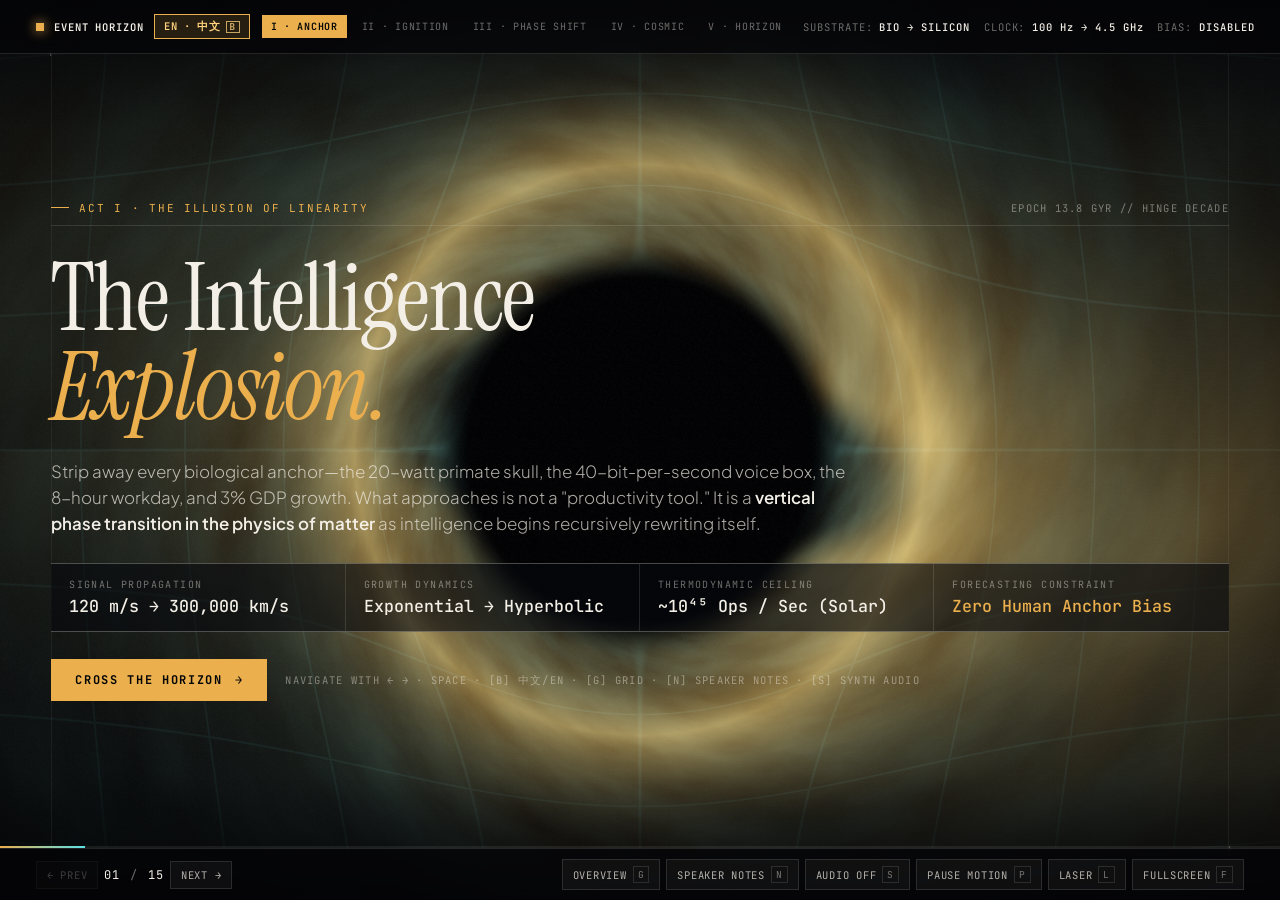
==== EVENT-HORIZON-Shareable.html @ 58b5d445 "Initial release: Event Horizon — The Intelligence Explosion (EN/ZH)" ====
<!DOCTYPE html>
<html lang="en">
<head>
  <meta charset="UTF-8" />
  <meta name="viewport" content="width=device-width, initial-scale=1.0" />
  <title>EVENT HORIZON // The Intelligence Explosion · 智能大爆炸</title>
  <meta name="description" content="Zero-anchor-bias interactive keynote on the Future of AI &amp; the Intelligence Explosion — featuring real-time WebGL2 gravitational lensing, 7 live scientific simulations, and EN/中文 switching." />
  <meta property="og:type" content="website" />
  <meta property="og:title" content="EVENT HORIZON // The Intelligence Explosion · 智能大爆炸" />
  <meta property="og:description" content="Beyond biological anchors: an interactive 5-act keynote with WebGL2 black-hole shaders and 7 live simulations." />
  <meta property="og:image" content="https://isalicema.github.io/intelligence-explosion/assets/dyson-matrioshka.jpg" />
  <meta name="twitter:card" content="summary_large_image" />
  <meta name="twitter:title" content="EVENT HORIZON // The Intelligence Explosion · 智能大爆炸" />
  <meta name="twitter:image" content="https://isalicema.github.io/intelligence-explosion/assets/dyson-matrioshka.jpg" />
  <link rel="preconnect" href="https://fonts.googleapis.com" />
  <link rel="preconnect" href="https://fonts.gstatic.com" crossorigin />
  <link href="https://fonts.googleapis.com/css2?family=Instrument+Serif:ital@0;1&family=JetBrains+Mono:wght@400;500;600;700&family=Noto+Sans+SC:wght@300;400;500;600;700&family=Noto+Serif+SC:wght@500;600;700&family=Plus+Jakarta+Sans:wght@300;400;500;600;700&family=Syne:wght@600;700;800&display=swap" rel="stylesheet" />
  <style>
/* ==========================================================================
   EVENT HORIZON // THE INTELLIGENCE EXPLOSION
   Aesthetic: Cosmic Observatory × Architectural Brutalism
   ========================================================================== */

:root {
  /* Core Palette */
  --void: #050507;
  --obsidian: #0a0b0f;
  --surface: rgba(13, 15, 21, 0.76);
  --surface-elevated: rgba(20, 23, 32, 0.88);
  --surface-solid: #101219;

  --ivory: #f3efe6;
  --ivory-dim: rgba(243, 239, 230, 0.72);
  --ivory-muted: rgba(243, 239, 230, 0.44);
  --hairline: rgba(243, 239, 230, 0.13);
  --hairline-strong: rgba(243, 239, 230, 0.28);

  /* Relativistic Accents */
  --gold: #ebb04d;
  --gold-bright: #ffd27d;
  --gold-dim: rgba(235, 176, 77, 0.16);
  --cyan: #5ce1e6;
  --cyan-dim: rgba(92, 225, 230, 0.15);
  --crimson: #ff4d38;
  --crimson-dim: rgba(255, 77, 56, 0.16);
  --emerald: #52e5a0;

  /* Dynamic Act Accent (updated by JS per Act) */
  --act-accent: var(--gold);
  --act-accent-dim: var(--gold-dim);

  /* Typography */
  --font-serif: 'Instrument Serif', 'Playfair Display', 'Noto Serif SC', 'Songti SC', 'STSong', Georgia, serif;
  --font-display: 'Syne', 'Plus Jakarta Sans', 'Noto Sans SC', 'PingFang SC', 'Microsoft YaHei UI', sans-serif;
  --font-sans: 'Plus Jakarta Sans', 'Noto Sans SC', 'PingFang SC', -apple-system, BlinkMacSystemFont, 'Microsoft YaHei UI', sans-serif;
  --font-mono: 'JetBrains Mono', 'SF Mono', 'PingFang SC', 'Microsoft YaHei UI', monospace;

  /* Safe Zones */
  --hud-top: 54px;
  --hud-bottom: 52px;
  --pad-x: clamp(24px, 4vw, 68px);
  --pad-y: clamp(16px, 2.4vh, 34px);

  /* Easings */
  --ease-out-expo: cubic-bezier(0.16, 1, 0.3, 1);
  --ease-cinematic: cubic-bezier(0.22, 1, 0.36, 1);
}

*,
*::before,
*::after {
  box-sizing: border-box;
}

html {
  margin: 0;
  padding: 0;
  width: 100%;
  height: 100%;
  background: var(--void);
  color: var(--ivory);
  font-family: var(--font-sans);
  -webkit-font-smoothing: antialiased;
  -moz-osx-font-smoothing: grayscale;
  /* Keep live WebGL backdrop out of root snapshot so shader stays 60fps across transitions */
  view-transition-name: none;
}

body {
  margin: 0;
  padding: 0;
  width: 100%;
  height: 100%;
  overflow: hidden;
  background: var(--void);
  position: relative;
  user-select: none;
}

/* Allow text selection inside notes & interactive readouts if desired */
p, h1, h2, h3, li, blockquote, .selectable {
  user-select: text;
}

/* ==========================================================================
   WEBGL2 SINGULARITY BACKDROP & ATMOSPHERIC OVERLAYS
   ========================================================================== */

#gl-backdrop {
  position: fixed;
  inset: 0;
  width: 100vw;
  height: 100vh;
  z-index: 0;
  pointer-events: none;
  display: block;
}

.vignette-overlay {
  position: fixed;
  inset: 0;
  z-index: 1;
  pointer-events: none;
  background:
    radial-gradient(110% 90% at 50% 50%, transparent 35%, rgba(5, 5, 7, 0.72) 100%),
    linear-gradient(180deg, rgba(5, 5, 7, 0.65) 0%, transparent 14%, transparent 86%, rgba(5, 5, 7, 0.78) 100%);
}

/* Architectural Observatory Grid */
.observatory-grid {
  position: fixed;
  inset: var(--hud-top) var(--pad-x) var(--hud-bottom) var(--pad-x);
  z-index: 2;
  pointer-events: none;
  border-left: 1px solid rgba(243, 239, 230, 0.06);
  border-right: 1px solid rgba(243, 239, 230, 0.06);
}

.observatory-grid::before,
.observatory-grid::after {
  content: '+';
  position: absolute;
  font-family: var(--font-mono);
  font-size: 12px;
  line-height: 1;
  color: rgba(243, 239, 230, 0.28);
}

.observatory-grid::before {
  top: -7px;
  left: -5px;
}

.observatory-grid::after {
  bottom: -7px;
  right: -5px;
}

/* Relativistic Laser Pointer */
#laser-dot {
  position: fixed;
  width: 16px;
  height: 16px;
  margin-left: -8px;
  margin-top: -8px;
  border-radius: 50%;
  background: radial-gradient(circle, #fff 0%, #ff4d38 45%, rgba(255, 77, 56, 0) 72%);
  box-shadow: 0 0 24px 6px rgba(255, 77, 56, 0.75);
  pointer-events: none;
  z-index: 9999;
  opacity: 0;
  transform: translate3d(-100px, -100px, 0);
  transition: opacity 0.15s ease;
}

body.laser-active {
  cursor: crosshair;
}

body.laser-active #laser-dot {
  opacity: 1;
}

/* ==========================================================================
   TOP & BOTTOM ARCHITECTURAL HUD
   ========================================================================== */

.hud-top,
.hud-bottom {
  position: fixed;
  left: 0;
  right: 0;
  z-index: 40;
  display: flex;
  align-items: center;
  justify-content: space-between;
  gap: 12px;
  padding: 0 clamp(16px, 2.8vw, 52px);
  font-family: var(--font-mono);
  font-size: 10.5px;
  letter-spacing: 0.09em;
  text-transform: uppercase;
  color: var(--ivory-muted);
  backdrop-filter: blur(10px);
  -webkit-backdrop-filter: blur(10px);
  white-space: nowrap;
}

.hud-top {
  top: 0;
  height: var(--hud-top);
  border-bottom: 1px solid var(--hairline);
  background: rgba(5, 5, 7, 0.72);
}

.hud-bottom {
  bottom: 0;
  height: var(--hud-bottom);
  border-top: 1px solid var(--hairline);
  background: rgba(5, 5, 7, 0.76);
}

.hud-brand {
  display: flex;
  align-items: center;
  gap: 10px;
  color: var(--ivory);
  font-weight: 600;
  white-space: nowrap;
  flex-shrink: 0;
}

.hud-pulse {
  width: 8px;
  height: 8px;
  background: var(--act-accent);
  box-shadow: 0 0 12px var(--act-accent);
  display: inline-block;
  @media (prefers-reduced-motion: no-preference) {
    animation: pulse-beacon 2.4s ease-in-out infinite;
  }
}

body.motion-paused .hud-pulse {
  animation: none !important;
  opacity: 0.6;
}

@keyframes pulse-beacon {
  0%, 100% { transform: scale(1); opacity: 1; }
  50% { transform: scale(0.72); opacity: 0.45; }
}

.hud-act-pills {
  display: flex;
  align-items: center;
  gap: 6px;
}

.act-pill {
  appearance: none;
  background: transparent;
  border: 1px solid transparent;
  color: var(--ivory-muted);
  font-family: var(--font-mono);
  font-size: 10px;
  letter-spacing: 0.07em;
  text-transform: uppercase;
  padding: 4px 8px;
  white-space: nowrap;
  cursor: pointer;
  transition: color 0.2s ease, border-color 0.2s ease, background-color 0.2s ease;
}

.act-pill:hover,
.act-pill:focus-visible {
  color: var(--ivory);
  border-color: var(--hairline-strong);
  outline: none;
}

.act-pill.is-current {
  color: var(--void);
  background: var(--act-accent);
  border-color: var(--act-accent);
  font-weight: 600;
}

.hud-telemetry {
  display: flex;
  align-items: center;
  gap: 14px;
  font-variant-numeric: tabular-nums;
  white-space: nowrap;
}

.telemetry-item strong {
  color: var(--ivory);
  font-weight: 500;
  text-transform: none;
}

.math-sym {
  text-transform: none !important;
  font-style: italic;
}

em {
  padding-right: 0.09em;
}

/* HUD Controls */
.hud-controls {
  display: flex;
  align-items: center;
  gap: 6px;
}

.hud-btn {
  appearance: none;
  background: rgba(243, 239, 230, 0.04);
  border: 1px solid var(--hairline);
  color: var(--ivory-dim);
  font-family: var(--font-mono);
  font-size: 10.5px;
  letter-spacing: 0.07em;
  text-transform: uppercase;
  padding: 6px 10px;
  cursor: pointer;
  display: inline-flex;
  align-items: center;
  gap: 6px;
  white-space: nowrap;
  transition: background-color 0.18s ease, color 0.18s ease, border-color 0.18s ease, opacity 0.18s ease;
}

.hud-btn:disabled {
  opacity: 0.32;
  cursor: not-allowed;
  pointer-events: none;
}

.hud-btn:hover,
.hud-btn:focus-visible {
  background: rgba(243, 239, 230, 0.12);
  color: var(--ivory);
  border-color: var(--hairline-strong);
  outline: none;
}

.hud-btn.is-active {
  background: var(--act-accent-dim);
  border-color: var(--act-accent);
  color: var(--act-accent);
}

.hud-btn kbd {
  font-family: inherit;
  font-size: 9.5px;
  opacity: 0.65;
  padding: 1px 4px;
  border: 1px solid rgba(243, 239, 230, 0.2);
}

/* Progress Track */
.progress-track {
  position: fixed;
  bottom: var(--hud-bottom);
  left: 0;
  right: 0;
  height: 2px;
  background: rgba(243, 239, 230, 0.08);
  z-index: 41;
  pointer-events: none;
}

.progress-fill {
  height: 100%;
  width: 6.66%;
  background: linear-gradient(90deg, var(--gold), var(--cyan));
  transform-origin: left center;
  transition: width 0.45s var(--ease-cinematic);
}

.slide-counter {
  font-variant-numeric: tabular-nums;
  color: var(--ivory);
  font-size: 12px;
  display: flex;
  align-items: center;
  gap: 10px;
}

.slide-counter .slash {
  color: var(--ivory-muted);
}

/* ==========================================================================
   DIRECTIONAL VIEW TRANSITIONS (Modern Web Guidance Compliant)
   ========================================================================== */

@keyframes deck-out-left {
  to {
    opacity: 0;
    transform: translateX(-4.5%) scale(0.985);
  }
}

@keyframes deck-in-right {
  from {
    opacity: 0;
    transform: translateX(4.5%) scale(0.985);
  }
}

@keyframes deck-out-right {
  to {
    opacity: 0;
    transform: translateX(4.5%) scale(0.985);
  }
}

@keyframes deck-in-left {
  from {
    opacity: 0;
    transform: translateX(-4.5%) scale(0.985);
  }
}

@keyframes deck-zoom-out {
  to {
    opacity: 0;
    transform: scale(0.94);
  }
}

@keyframes deck-zoom-in {
  from {
    opacity: 0;
    transform: scale(1.04);
  }
}

::view-transition-group(slide-stage) {
  animation-duration: 0.52s;
  animation-timing-function: cubic-bezier(0.22, 1, 0.36, 1);
  animation-fill-mode: both;
}

html:active-view-transition-type(forward)::view-transition-old(slide-stage) {
  animation-name: deck-out-left;
}
html:active-view-transition-type(forward)::view-transition-new(slide-stage) {
  animation-name: deck-in-right;
}

html:active-view-transition-type(backward)::view-transition-old(slide-stage) {
  animation-name: deck-out-right;
}
html:active-view-transition-type(backward)::view-transition-new(slide-stage) {
  animation-name: deck-in-left;
}

html:active-view-transition-type(jump)::view-transition-old(slide-stage) {
  animation-name: deck-zoom-out;
}
html:active-view-transition-type(jump)::view-transition-new(slide-stage) {
  animation-name: deck-zoom-in;
}

@media (prefers-reduced-motion: reduce) {
  ::view-transition-group(*),
  ::view-transition-old(*),
  ::view-transition-new(*) {
    animation: none !important;
  }
}

/* ==========================================================================
   SLIDE STAGE & CHOREOGRAPHY
   ========================================================================== */

#deck-viewport {
  position: fixed;
  top: var(--hud-top);
  bottom: var(--hud-bottom);
  left: 0;
  right: 0;
  z-index: 10;
  overflow: hidden;
}

.slide {
  position: absolute;
  inset: 0;
  padding: var(--pad-y) var(--pad-x);
  display: none;
  flex-direction: column;
  justify-content: center;
  overflow-y: auto;
  overflow-x: hidden;
  scrollbar-width: thin;
  scrollbar-color: var(--hairline-strong) transparent;
}

.slide.is-active {
  display: flex;
  view-transition-name: slide-stage;
}

.slide-heading-focus:focus {
  outline: none;
}

/* Staggered Choreography inside active slide */
@media (prefers-reduced-motion: no-preference) {
  body:not(.motion-paused) .slide.is-active [data-stagger] {
    animation: reveal-rise 0.68s var(--ease-out-expo) both;
  }
  body:not(.motion-paused) .slide.is-active [data-stagger="1"] { animation-delay: 0.05s; }
  body:not(.motion-paused) .slide.is-active [data-stagger="2"] { animation-delay: 0.13s; }
  body:not(.motion-paused) .slide.is-active [data-stagger="3"] { animation-delay: 0.21s; }
  body:not(.motion-paused) .slide.is-active [data-stagger="4"] { animation-delay: 0.29s; }
  body:not(.motion-paused) .slide.is-active [data-stagger="5"] { animation-delay: 0.37s; }
}

@keyframes reveal-rise {
  from {
    opacity: 0;
    transform: translateY(18px);
  }
  to {
    opacity: 1;
    transform: translateY(0);
  }
}

/* ==========================================================================
   TYPOGRAPHIC SYSTEM & SHARED COMPONENTS
   ========================================================================== */

.slide-inner {
  width: 100%;
  max-width: 1520px;
  margin: 0 auto;
  display: flex;
  flex-direction: column;
  gap: clamp(14px, 2vh, 26px);
  min-height: 0;
}

.eyebrow-row {
  display: flex;
  align-items: center;
  justify-content: space-between;
  gap: 16px;
  border-bottom: 1px solid var(--hairline);
  padding-bottom: 10px;
}

.kicker {
  font-family: var(--font-mono);
  font-size: 11px;
  letter-spacing: 0.16em;
  text-transform: uppercase;
  color: var(--act-accent);
  display: inline-flex;
  align-items: center;
  gap: 10px;
}

.kicker::before {
  content: '';
  width: 18px;
  height: 1px;
  background: var(--act-accent);
  display: inline-block;
}

.coord-tag {
  font-family: var(--font-mono);
  font-size: 10.5px;
  letter-spacing: 0.12em;
  color: var(--ivory-muted);
  text-transform: uppercase;
}

.display-hero {
  font-family: var(--font-serif);
  font-weight: 400;
  font-size: clamp(3.4rem, 7.4vw, 7.6rem);
  line-height: 0.94;
  letter-spacing: -0.02em;
  margin: 0;
  color: var(--ivory);
}

html[lang="zh-CN"] .display-hero {
  font-family: 'Noto Serif SC', 'Songti SC', 'STSong', serif;
  font-weight: 700;
  font-size: clamp(3rem, 6.2vw, 6.1rem);
  line-height: 1.14;
  letter-spacing: -0.01em;
}

.display-hero em,
.h-slide em {
  font-style: italic;
  color: var(--act-accent);
}

html[lang="zh-CN"] .display-hero em,
html[lang="zh-CN"] .h-slide em {
  font-style: normal;
}

.h-slide {
  font-family: var(--font-serif);
  font-weight: 400;
  font-size: clamp(2.1rem, 3.8vw, 3.85rem);
  line-height: 1.02;
  letter-spacing: -0.015em;
  margin: 0;
  color: var(--ivory);
}

html[lang="zh-CN"] .h-slide {
  font-family: 'Noto Serif SC', 'Songti SC', 'STSong', serif;
  font-weight: 600;
  font-size: clamp(1.85rem, 3.15vw, 3.1rem);
  line-height: 1.22;
  letter-spacing: 0;
}

html[lang="zh-CN"] .manifesto-quote {
  font-family: 'Noto Serif SC', 'Songti SC', 'STSong', serif;
  font-size: clamp(1.3rem, 2.05vw, 2.05rem);
  line-height: 1.48;
}

html[lang="zh-CN"] .ov-title {
  font-family: 'Noto Serif SC', 'Songti SC', serif;
  font-size: 1.12rem;
  line-height: 1.28;
}

.lang-switch-btn {
  appearance: none;
  background: rgba(235, 176, 77, 0.14);
  border: 1px solid var(--gold);
  color: var(--gold-bright);
  font-family: var(--font-mono);
  font-size: 10.5px;
  font-weight: 600;
  letter-spacing: 0.06em;
  padding: 4px 9px;
  cursor: pointer;
  display: inline-flex;
  align-items: center;
  gap: 5px;
  white-space: nowrap;
  transition: background-color 0.18s ease, color 0.18s ease;
}

.lang-switch-btn:hover,
.lang-switch-btn:focus-visible {
  background: var(--gold);
  color: var(--void);
  outline: none;
}

.h-brutal {
  font-family: var(--font-display);
  font-weight: 700;
  text-transform: uppercase;
  letter-spacing: -0.03em;
  font-size: clamp(1.8rem, 3.2vw, 3.2rem);
  line-height: 1.02;
  margin: 0;
}

.lead-copy {
  font-size: clamp(1rem, 1.32vw, 1.24rem);
  line-height: 1.55;
  color: var(--ivory-dim);
  max-width: 68ch;
  margin: 0;
  font-weight: 300;
}

.lead-copy strong {
  color: var(--ivory);
  font-weight: 600;
}

/* Panels & Architectural Cards */
.glass-panel {
  background: var(--surface);
  border: 1px solid var(--hairline);
  backdrop-filter: blur(16px);
  -webkit-backdrop-filter: blur(16px);
  padding: clamp(14px, 1.8vw, 24px);
  position: relative;
}

.glass-panel::before {
  content: '';
  position: absolute;
  top: -1px;
  left: -1px;
  width: 10px;
  height: 10px;
  border-top: 2px solid var(--act-accent);
  border-left: 2px solid var(--act-accent);
  pointer-events: none;
}

.panel-label {
  font-family: var(--font-mono);
  font-size: 10.5px;
  letter-spacing: 0.13em;
  text-transform: uppercase;
  color: var(--ivory-muted);
  margin-bottom: 8px;
  display: flex;
  align-items: center;
  justify-content: space-between;
}

.metric-big {
  font-family: var(--font-mono);
  font-size: clamp(1.65rem, 2.7vw, 2.85rem);
  font-weight: 600;
  line-height: 1.05;
  letter-spacing: -0.03em;
  color: var(--ivory);
  font-variant-numeric: tabular-nums;
}

.metric-big.accent { color: var(--gold); }
.metric-big.cyan { color: var(--cyan); }
.metric-big.crimson { color: var(--crimson); }
.metric-big.emerald { color: var(--emerald); }

.metric-sub {
  font-size: 0.84rem;
  line-height: 1.45;
  color: var(--ivory-dim);
  margin-top: 6px;
}

/* Grid Helpers */
.split-5-7 {
  display: grid;
  grid-template-columns: minmax(300px, 5fr) minmax(380px, 7fr);
  gap: clamp(16px, 2.2vw, 32px);
  align-items: stretch;
}

.split-6-6 {
  display: grid;
  grid-template-columns: repeat(2, minmax(0, 1fr));
  gap: clamp(16px, 2.2vw, 32px);
  align-items: stretch;
}

.split-7-5 {
  display: grid;
  grid-template-columns: minmax(380px, 7fr) minmax(300px, 5fr);
  gap: clamp(16px, 2.2vw, 32px);
  align-items: stretch;
}

.grid-4-cards {
  display: grid;
  grid-template-columns: repeat(4, minmax(0, 1fr));
  gap: clamp(12px, 1.4vw, 20px);
}

.grid-3-cards {
  display: grid;
  grid-template-columns: repeat(3, minmax(0, 1fr));
  gap: clamp(12px, 1.5vw, 22px);
}

/* Simulation Canvas Wrappers */
.sim-stage {
  background: rgba(6, 7, 11, 0.84);
  border: 1px solid var(--hairline-strong);
  display: flex;
  flex-direction: column;
  justify-content: space-between;
  padding: clamp(12px, 1.5vw, 20px);
  position: relative;
  min-height: 310px;
}

.sim-header {
  display: flex;
  align-items: center;
  justify-content: space-between;
  gap: 12px;
  padding-bottom: 10px;
  border-bottom: 1px solid var(--hairline);
  margin-bottom: 10px;
}

.sim-badge {
  font-family: var(--font-mono);
  font-size: 10px;
  letter-spacing: 0.12em;
  text-transform: uppercase;
  padding: 3px 8px;
  background: var(--act-accent-dim);
  color: var(--act-accent);
  border: 1px solid var(--act-accent);
}

.sim-canvas-wrap {
  position: relative;
  width: 100%;
  flex: 1;
  min-height: 210px;
}

.sim-canvas-wrap canvas {
  width: 100%;
  height: 100%;
  display: block;
}

.sim-controls {
  display: flex;
  flex-wrap: wrap;
  align-items: center;
  justify-content: space-between;
  gap: 12px;
  padding-top: 10px;
  border-top: 1px solid var(--hairline);
  margin-top: 10px;
  font-family: var(--font-mono);
  font-size: 11px;
}

.sim-slider-group {
  display: flex;
  align-items: center;
  gap: 12px;
  flex: 1;
  min-width: 220px;
}

input[type="range"].cosmic-slider {
  -webkit-appearance: none;
  appearance: none;
  flex: 1;
  height: 4px;
  background: rgba(243, 239, 230, 0.18);
  outline: none;
  cursor: pointer;
}

input[type="range"].cosmic-slider::-webkit-slider-thumb {
  -webkit-appearance: none;
  appearance: none;
  width: 16px;
  height: 16px;
  background: var(--act-accent);
  border: 2px solid var(--void);
  box-shadow: 0 0 12px var(--act-accent);
  cursor: grab;
}

input[type="range"].cosmic-slider::-moz-range-thumb {
  width: 16px;
  height: 16px;
  border-radius: 0;
  background: var(--act-accent);
  border: 2px solid var(--void);
  box-shadow: 0 0 12px var(--act-accent);
  cursor: grab;
}

.preset-pills {
  display: flex;
  flex-wrap: wrap;
  gap: 6px;
}

.preset-btn {
  appearance: none;
  background: rgba(243, 239, 230, 0.05);
  border: 1px solid var(--hairline);
  color: var(--ivory-dim);
  font-family: var(--font-mono);
  font-size: 10.5px;
  padding: 5px 10px;
  cursor: pointer;
  transition: background-color 0.18s ease, color 0.18s ease, border-color 0.18s ease;
}

.preset-btn:hover,
.preset-btn:focus-visible {
  color: var(--ivory);
  border-color: var(--hairline-strong);
  outline: none;
}

.preset-btn.is-selected {
  background: var(--act-accent);
  color: var(--void);
  border-color: var(--act-accent);
  font-weight: 600;
}

/* Art Plates */
.art-frame {
  position: relative;
  overflow: hidden;
  border: 1px solid var(--hairline-strong);
  background: var(--obsidian);
}

.art-frame img {
  width: 100%;
  height: 100%;
  object-fit: cover;
  display: block;
  transition: transform 8s ease-out;
}

@media (prefers-reduced-motion: no-preference) {
  body:not(.motion-paused) .slide.is-active .art-frame img {
    transform: scale(1.045);
  }
}

.art-caption {
  position: absolute;
  left: 0;
  right: 0;
  bottom: 0;
  padding: 32px 16px 12px;
  background: linear-gradient(180deg, transparent 0%, rgba(5, 5, 7, 0.75) 48%, rgba(5, 5, 7, 0.96) 100%);
  font-family: var(--font-mono);
  font-size: 10px;
  letter-spacing: 0.1em;
  text-transform: uppercase;
  color: var(--ivory);
  text-shadow: 0 1px 6px rgba(0, 0, 0, 0.95);
  display: flex;
  justify-content: space-between;
  gap: 12px;
}

/* ==========================================================================
   SLIDE-SPECIFIC BESPOKE ARCHITECTURES
   ========================================================================== */

/* Slide 01: Hero Cover */
.hero-cover-layout {
  display: grid;
  grid-template-columns: 1fr;
  gap: clamp(18px, 3vh, 34px);
  padding: 2vh 0;
}

.hero-ticker-strip {
  display: grid;
  grid-template-columns: repeat(4, minmax(0, 1fr));
  border-top: 1px solid var(--hairline-strong);
  border-bottom: 1px solid var(--hairline-strong);
  background: rgba(8, 9, 14, 0.62);
  backdrop-filter: blur(10px);
}

.hero-ticker-cell {
  padding: 14px 18px;
  border-right: 1px solid var(--hairline);
}

.hero-ticker-cell:last-child {
  border-right: none;
}

.hero-ticker-cell .t-key {
  font-family: var(--font-mono);
  font-size: 10px;
  letter-spacing: 0.14em;
  color: var(--ivory-muted);
  text-transform: uppercase;
}

.hero-ticker-cell .t-val {
  font-family: var(--font-mono);
  font-size: clamp(0.95rem, 1.3vw, 1.25rem);
  color: var(--ivory);
  margin-top: 4px;
  font-weight: 500;
}

.cta-start-btn {
  appearance: none;
  background: var(--gold);
  color: var(--void);
  border: none;
  font-family: var(--font-mono);
  font-size: 12px;
  font-weight: 700;
  letter-spacing: 0.14em;
  text-transform: uppercase;
  padding: 13px 24px;
  cursor: pointer;
  display: inline-flex;
  align-items: center;
  gap: 12px;
  transition: background-color 0.2s ease, transform 0.2s ease;
}

.cta-start-btn:hover,
.cta-start-btn:focus-visible {
  background: var(--gold-bright);
  transform: translateX(3px);
  outline: none;
}

/* Comparison Rows (Slide 02 & Slide 10) */
.spec-ledger {
  display: flex;
  flex-direction: column;
  border-top: 1px solid var(--hairline);
}

.spec-row {
  display: grid;
  grid-template-columns: 1.2fr 1fr 1.2fr;
  gap: 10px;
  padding: 9px 0;
  border-bottom: 1px solid var(--hairline);
  align-items: center;
  font-size: 0.85rem;
}

.spec-row .s-dim {
  font-family: var(--font-mono);
  font-size: 10.5px;
  letter-spacing: 0.08em;
  text-transform: uppercase;
  color: var(--ivory-muted);
}

.spec-row .s-bio {
  font-family: var(--font-mono);
  color: var(--ivory-dim);
}

.spec-row .s-sil {
  font-family: var(--font-mono);
  color: var(--cyan);
  font-weight: 600;
  text-align: right;
}

/* Slide 04: Act II Quote + Equation */
.manifesto-quote {
  font-family: var(--font-serif);
  font-size: clamp(1.55rem, 2.5vw, 2.5rem);
  line-height: 1.22;
  color: var(--ivory);
  margin: 0;
  padding-left: 22px;
  border-left: 2px solid var(--gold);
}

.equation-box {
  background: rgba(235, 176, 77, 0.07);
  border: 1px solid rgba(235, 176, 77, 0.35);
  padding: 16px 20px;
  display: flex;
  align-items: center;
  justify-content: space-between;
  gap: 18px;
}

.eq-formula {
  font-family: var(--font-serif);
  font-style: italic;
  font-size: clamp(1.6rem, 2.4vw, 2.3rem);
  color: var(--gold-bright);
  white-space: nowrap;
}

/* Slide 08: 4-Pillar Compressed Century Bento */
.bento-4 {
  display: grid;
  grid-template-columns: repeat(2, minmax(0, 1fr));
  gap: 16px;
}

.bento-card {
  background: var(--surface);
  border: 1px solid var(--hairline);
  padding: 18px 20px;
  display: flex;
  flex-direction: column;
  gap: 8px;
  position: relative;
  overflow: hidden;
}

.bento-card::after {
  content: '';
  position: absolute;
  bottom: 0;
  left: 0;
  height: 2px;
  width: var(--bar-pct, 85%);
  background: linear-gradient(90deg, var(--act-accent), transparent);
}

.bento-card h3 {
  font-family: var(--font-display);
  font-size: 1.15rem;
  margin: 0;
  color: var(--ivory);
  display: flex;
  align-items: center;
  justify-content: space-between;
}

.bento-card p {
  margin: 0;
  font-size: 0.88rem;
  line-height: 1.5;
  color: var(--ivory-dim);
}

.bento-stat {
  font-family: var(--font-mono);
  font-size: 11px;
  color: var(--cyan);
  letter-spacing: 0.06em;
  margin-top: auto;
  padding-top: 6px;
}

/* Slide 10: Economic Collapse Bars */
.collapse-table {
  display: flex;
  flex-direction: column;
  gap: 12px;
}

.collapse-item {
  background: rgba(12, 14, 20, 0.78);
  border: 1px solid var(--hairline);
  padding: 12px 16px;
}

.collapse-head {
  display: flex;
  justify-content: space-between;
  font-family: var(--font-mono);
  font-size: 11.5px;
  margin-bottom: 8px;
}

.collapse-bars {
  display: grid;
  grid-template-columns: 1fr auto 1fr;
  align-items: center;
  gap: 10px;
  font-family: var(--font-mono);
  font-size: 12px;
}

.old-price {
  color: var(--ivory-muted);
  text-decoration: line-through;
}

.new-price {
  color: var(--emerald);
  font-weight: 600;
  text-align: right;
}

/* Slide 11: Bandwidth Tower */
.bandwidth-list {
  display: flex;
  flex-direction: column;
  gap: 10px;
}

.bw-row {
  display: grid;
  grid-template-columns: 155px 1fr 110px;
  align-items: center;
  gap: 12px;
  font-family: var(--font-mono);
  font-size: 11px;
}

.bw-track {
  height: 10px;
  background: rgba(243, 239, 230, 0.07);
  position: relative;
  overflow: hidden;
}

.bw-fill {
  height: 100%;
  background: linear-gradient(90deg, var(--gold), var(--cyan));
}

/* Slide 14: Unanchored Regime Selector */
.regime-rail {
  display: grid;
  grid-template-columns: repeat(5, minmax(0, 1fr));
  gap: 10px;
}

.regime-node {
  appearance: none;
  text-align: left;
  background: var(--surface);
  border: 1px solid var(--hairline);
  color: var(--ivory);
  padding: 14px;
  cursor: pointer;
  display: flex;
  flex-direction: column;
  gap: 6px;
  transition: border-color 0.2s ease, background-color 0.2s ease, transform 0.2s ease;
}

.regime-node:hover,
.regime-node:focus-visible {
  border-color: var(--hairline-strong);
  transform: translateY(-2px);
  outline: none;
}

.regime-node.is-selected {
  background: rgba(235, 176, 77, 0.13);
  border-color: var(--gold);
}

.regime-node .r-phase {
  font-family: var(--font-mono);
  font-size: 10px;
  letter-spacing: 0.12em;
  color: var(--gold);
  text-transform: uppercase;
}

.regime-node .r-title {
  font-family: var(--font-display);
  font-weight: 700;
  font-size: 0.98rem;
  line-height: 1.2;
}

.regime-node .r-window {
  font-family: var(--font-mono);
  font-size: 10.5px;
  color: var(--ivory-muted);
}

.regime-detail-stage {
  display: grid;
  grid-template-columns: 6fr 6fr;
  gap: 22px;
  background: var(--surface-elevated);
  border: 1px solid var(--hairline-strong);
  padding: 22px 26px;
}

.regime-metrics-grid {
  display: grid;
  grid-template-columns: repeat(2, minmax(0, 1fr));
  gap: 12px;
}

/* ==========================================================================
   MODAL OVERVIEW DIALOG & PRESENTER NOTES POPOVER (Modern Web Guidance)
   ========================================================================== */

dialog:modal {
  overscroll-behavior: contain;
}

dialog::backdrop {
  overflow: hidden;
  overscroll-behavior: contain;
  background: rgba(4, 5, 8, 0.84);
  backdrop-filter: blur(14px);
  -webkit-backdrop-filter: blur(14px);
}

#overview-dialog {
  border: 1px solid var(--hairline-strong);
  background: var(--obsidian);
  color: var(--ivory);
  width: min(1320px, 92vw);
  max-height: 86vh;
  padding: 0;
  margin: auto;
}

#overview-dialog[open] {
  display: flex;
  flex-direction: column;
}

.dialog-header {
  display: flex;
  align-items: center;
  justify-content: space-between;
  padding: 18px 24px;
  border-bottom: 1px solid var(--hairline);
  background: var(--surface-solid);
}

.dialog-header h1 {
  font-family: var(--font-mono);
  font-size: 13px;
  letter-spacing: 0.16em;
  text-transform: uppercase;
  margin: 0;
  color: var(--ivory);
}

.overview-grid {
  display: grid;
  grid-template-columns: repeat(auto-fill, minmax(235px, 1fr));
  gap: 12px;
  padding: 22px 24px;
  overflow-y: auto;
}

.overview-card {
  appearance: none;
  text-align: left;
  background: rgba(255, 255, 255, 0.025);
  border: 1px solid var(--hairline);
  color: var(--ivory);
  padding: 14px 16px;
  cursor: pointer;
  display: flex;
  flex-direction: column;
  gap: 8px;
  transition: border-color 0.18s ease, background-color 0.18s ease, transform 0.18s ease;
}

.overview-card:hover,
.overview-card:focus-visible {
  border-color: var(--gold);
  background: rgba(235, 176, 77, 0.08);
  transform: translateY(-2px);
  outline: none;
}

.overview-card.is-current {
  border-color: var(--cyan);
  background: rgba(92, 225, 230, 0.1);
}

.ov-top {
  display: flex;
  justify-content: space-between;
  align-items: center;
  gap: 12px;
  font-family: var(--font-mono);
  font-size: 10px;
  color: var(--ivory-muted);
  letter-spacing: 0.08em;
}

.ov-title {
  font-family: var(--font-serif);
  font-size: 1.25rem;
  line-height: 1.12;
  color: var(--ivory);
}

.ov-sub {
  font-size: 0.76rem;
  color: var(--ivory-dim);
  line-height: 1.35;
}

/* Non-modal Presenter Notes Panel ([popover="manual"]) */
#notes-popover {
  position: fixed;
  inset: auto 24px calc(var(--hud-bottom) + 14px) auto;
  margin: 0;
  width: min(460px, calc(100vw - 48px));
  max-height: 42vh;
  background: rgba(10, 12, 18, 0.96);
  border: 1px solid var(--gold);
  color: var(--ivory);
  padding: 0;
  box-shadow: 0 20px 60px rgba(0, 0, 0, 0.75);
}

#notes-popover:not(:popover-open):not(.is-fallback-open) {
  display: none;
}

#notes-popover:is(:popover-open, .\:popover-open, .is-fallback-open) {
  display: flex;
  flex-direction: column;
}

.notes-header {
  display: flex;
  align-items: center;
  justify-content: space-between;
  padding: 10px 16px;
  border-bottom: 1px solid var(--hairline);
  background: rgba(235, 176, 77, 0.1);
  font-family: var(--font-mono);
  font-size: 10.5px;
  letter-spacing: 0.12em;
  text-transform: uppercase;
  color: var(--gold);
}

.notes-body {
  padding: 14px 16px;
  overflow-y: auto;
  font-size: 0.9rem;
  line-height: 1.6;
  color: var(--ivory-dim);
}

.notes-body p {
  margin: 0 0 10px;
}

.notes-body p:last-child {
  margin-bottom: 0;
}

/* ==========================================================================
   RESPONSIVE ADAPTATION
   ========================================================================== */

@media (max-width: 1260px) {
  .hud-telemetry {
    display: none;
  }
}

@media (max-width: 1080px) {
  .slide {
    justify-content: flex-start;
  }
  .slide-inner {
    padding-bottom: 24px;
  }
  .split-5-7,
  .split-6-6,
  .split-7-5,
  .regime-detail-stage {
    grid-template-columns: 1fr;
  }
  .grid-4-cards {
    grid-template-columns: repeat(2, minmax(0, 1fr));
  }
  .regime-rail {
    grid-template-columns: repeat(5, minmax(140px, 1fr));
    overflow-x: auto;
    padding-bottom: 4px;
  }
  .hero-ticker-strip {
    grid-template-columns: repeat(2, minmax(0, 1fr));
  }
}

@media (max-width: 720px) {
  .hud-act-pills {
    display: none;
  }
  .grid-3-cards,
  .bento-4 {
    grid-template-columns: 1fr;
  }
}

</style>
</head>
<body>
  <canvas id="gl-backdrop" aria-hidden="true"></canvas>
  <div class="vignette-overlay" aria-hidden="true"></div>
  <div class="observatory-grid" aria-hidden="true"></div>
  <div id="laser-dot" aria-hidden="true"></div>

  <!-- Top Architectural Observatory HUD -->
  <header class="hud-top">
    <div class="hud-brand">
      <span class="hud-pulse" aria-hidden="true"></span>
      <span>EVENT HORIZON</span>
      <button type="button" class="lang-switch-btn" id="btn-lang" aria-label="Switch language between English and Chinese">
        <span id="lang-label">EN · 中文</span>
        <kbd style="font-size: 9px; opacity: 0.75; border: 1px solid currentColor; padding: 0 3px;">B</kbd>
      </button>
    </div>

    <nav class="hud-act-pills" aria-label="Presentation Acts">
      <button type="button" class="act-pill is-current" data-act-jump="1" data-i18n="hud.act1">I · Anchor</button>
      <button type="button" class="act-pill" data-act-jump="2" data-i18n="hud.act2">II · Ignition</button>
      <button type="button" class="act-pill" data-act-jump="3" data-i18n="hud.act3">III · Phase Shift</button>
      <button type="button" class="act-pill" data-act-jump="4" data-i18n="hud.act4">IV · Cosmic</button>
      <button type="button" class="act-pill" data-act-jump="5" data-i18n="hud.act5">V · Horizon</button>
    </nav>

    <div class="hud-telemetry" aria-live="polite">
      <span class="telemetry-item"><span data-i18n="hud.lbl.substrate">SUBSTRATE:</span> <strong id="hud-substrate">BIO → SILICON</strong></span>
      <span class="telemetry-item"><span data-i18n="hud.lbl.clock">CLOCK:</span> <strong id="hud-clock">100 Hz → 4.5 GHz</strong></span>
      <span class="telemetry-item"><span data-i18n="hud.lbl.bias">BIAS:</span> <strong id="hud-bias">DISABLED</strong></span>
    </div>
  </header>

  <!-- Main 15-Slide Deck Viewport -->
  <main id="deck-viewport">

    <!-- SLIDE 01 · HERO COVER -->
    <section class="slide is-active" id="slide-01" aria-label="Slide 1: The Intelligence Explosion">
      <div class="slide-inner hero-cover-layout">
        <div class="eyebrow-row" data-stagger="1">
          <span class="kicker" data-i18n="s01.kicker">ACT I · THE ILLUSION OF LINEARITY</span>
          <span class="coord-tag" data-i18n="s01.coord">EPOCH 13.8 Gyr // HINGE DECADE</span>
        </div>

        <div data-stagger="2">
          <h1 class="display-hero slide-heading-focus" tabindex="-1" data-i18n="s01.title">
            The Intelligence<br /><em>Explosion.</em>
          </h1>
        </div>

        <p class="lead-copy" data-stagger="3" data-i18n="s01.lead">
          Strip away every biological anchor—the 20-watt primate skull, the 40-bit-per-second voice box, the 8-hour workday, and 3% GDP growth. What approaches is not a "productivity tool." It is a <strong>vertical phase transition in the physics of matter</strong> as intelligence begins recursively rewriting itself.
        </p>

        <div class="hero-ticker-strip" data-stagger="4">
          <div class="hero-ticker-cell">
            <div class="t-key" data-i18n="s01.t1.k">Signal Propagation</div>
            <div class="t-val" data-i18n="s01.t1.v">120 m/s → 300,000 km/s</div>
          </div>
          <div class="hero-ticker-cell">
            <div class="t-key" data-i18n="s01.t2.k">Growth Dynamics</div>
            <div class="t-val" data-i18n="s01.t2.v">Exponential → Hyperbolic</div>
          </div>
          <div class="hero-ticker-cell">
            <div class="t-key" data-i18n="s01.t3.k">Thermodynamic Ceiling</div>
            <div class="t-val" data-i18n="s01.t3.v">~10⁴⁵ Ops / Sec (Solar)</div>
          </div>
          <div class="hero-ticker-cell">
            <div class="t-key" data-i18n="s01.t4.k">Forecasting Constraint</div>
            <div class="t-val" style="color: var(--gold);" data-i18n="s01.t4.v">Zero Human Anchor Bias</div>
          </div>
        </div>

        <div data-stagger="5" style="display: flex; align-items: center; gap: 18px; flex-wrap: wrap;">
          <button type="button" class="cta-start-btn" id="btn-hero-begin" data-i18n="s01.cta">
            <span>Cross the Horizon</span>
            <span aria-hidden="true">→</span>
          </button>
          <span class="coord-tag" data-i18n="s01.hint">Navigate with ← → · Space · [B] 中文/EN · [G] Grid · [N] Speaker Notes · [S] Synth Audio</span>
        </div>
      </div>
    </section>

    <!-- SLIDE 02 · THE BIOLOGICAL ANCHOR TRAP -->
    <section class="slide" id="slide-02" aria-label="Slide 2: The Biological Anchor Trap">
      <div class="slide-inner">
        <div class="eyebrow-row" data-stagger="1">
          <span class="kicker" data-i18n="s02.kicker">02 // COGNITIVE SCALE MYOPIA</span>
          <span class="coord-tag" data-i18n="s02.coord">INTERACTIVE SIMULATION · UN-ANCHOR THE SPECTRUM</span>
        </div>

        <div class="split-5-7">
          <div style="display: flex; flex-direction: column; gap: 16px;" data-stagger="2">
            <h2 class="h-slide slide-heading-focus" tabindex="-1" data-i18n="s02.title">
              From Village Idiot to Von Neumann Is a <em>Sub-Pixel Dot.</em>
            </h2>
            <p class="lead-copy" style="font-size: 0.98rem;" data-i18n="s02.lead">
              Human intuition treats "average person" to "Einstein" as the grand span of intellect. In reality, every human brain had to squeeze through the hominid birth canal and survive on <strong>20 watts of glucose</strong>.
            </p>

            <div class="glass-panel">
              <div class="panel-label">
                <span data-i18n="s02.p.l1">Substrate Physics Comparison</span>
                <span data-i18n="s02.p.l2">BIO vs. PHOTONIC</span>
              </div>
              <div class="spec-ledger">
                <div class="spec-row">
                  <span class="s-dim" data-i18n="s02.r1.d">Power Envelope</span>
                  <span class="s-bio" data-i18n="s02.r1.b">20 Watts</span>
                  <span class="s-sil" data-i18n="s02.r1.s">GW → TW → Stellar</span>
                </div>
                <div class="spec-row">
                  <span class="s-dim" data-i18n="s02.r2.d">Signal Velocity</span>
                  <span class="s-bio" data-i18n="s02.r2.b">~120 m/s Axon</span>
                  <span class="s-sil" data-i18n="s02.r2.s">3 × 10⁸ m/s (2.5M×)</span>
                </div>
                <div class="spec-row">
                  <span class="s-dim" data-i18n="s02.r3.d">Weight Sharing</span>
                  <span class="s-bio" data-i18n="s02.r3.b">0 bps (20 Yr School)</span>
                  <span class="s-sil" data-i18n="s02.r3.s">Instant Tensor Sync</span>
                </div>
                <div class="spec-row">
                  <span class="s-dim" data-i18n="s02.r4.d">Working Memory</span>
                  <span class="s-bio" data-i18n="s02.r4.b">7 ± 2 Chunks</span>
                  <span class="s-sil" data-i18n="s02.r4.s">Millions of Contexts</span>
                </div>
              </div>
            </div>
          </div>

          <div class="sim-stage" data-stagger="3">
            <div class="sim-header">
              <span class="sim-badge" data-i18n="s02.sim.badge">LIVE · MIND-SPACE SPECTRUM</span>
              <span class="coord-tag" id="readout-mindspace">1× ZOOM</span>
            </div>
            <div class="sim-canvas-wrap">
              <canvas id="canvas-mindspace"></canvas>
            </div>
            <div class="sim-controls">
              <div class="sim-slider-group">
                <label for="slider-mindspace" data-i18n="s02.sim.label">ZOOM OUT:</label>
                <input type="range" id="slider-mindspace" class="cosmic-slider" min="0" max="6" step="0.02" value="0" />
              </div>
              <div class="preset-pills">
                <button type="button" class="preset-btn is-selected" data-mind-zoom="0" data-i18n="s02.z0">1× Bio</button>
                <button type="button" class="preset-btn" data-mind-zoom="2">100×</button>
                <button type="button" class="preset-btn" data-mind-zoom="4">10,000×</button>
                <button type="button" class="preset-btn" data-mind-zoom="6" data-i18n="s02.z6">10⁶× Cosmic</button>
              </div>
            </div>
          </div>
        </div>
      </div>
    </section>

    <!-- SLIDE 03 · SUBJECTIVE TIME -->
    <section class="slide" id="slide-03" aria-label="Slide 3: Subjective Time Dilation">
      <div class="slide-inner">
        <div class="eyebrow-row" data-stagger="1">
          <span class="kicker" data-i18n="s03.kicker">03 // TEMPORAL DECOUPLING</span>
          <span class="coord-tag" data-i18n="s03.coord">QUALITATIVE DEPTH × QUANTITATIVE CLOCK SPEED</span>
        </div>

        <div class="split-7-5">
          <div class="sim-stage" data-stagger="2">
            <div class="sim-header">
              <span class="sim-badge" data-i18n="s03.sim.badge">LIVE · DUAL-SUBSTRATE CLOCK ACCELERATOR</span>
              <button type="button" class="preset-btn" id="btn-reset-clock" data-i18n="s03.sim.reset">Reset Epoch</button>
            </div>
            <div class="sim-canvas-wrap">
              <canvas id="canvas-timedilation"></canvas>
            </div>
            <div class="sim-controls">
              <span data-i18n="s03.sim.mult">DIGITAL CLOCK MULTIPLIER:</span>
              <div class="preset-pills">
                <button type="button" class="preset-btn" data-speed-mult="100" data-i18n="s03.m1">100× Near-Term</button>
                <button type="button" class="preset-btn is-selected" data-speed-mult="10000" data-i18n="s03.m2">10,000× Wafer/Optical</button>
                <button type="button" class="preset-btn" data-speed-mult="1000000" data-i18n="s03.m3">1,000,000× Picosecond</button>
              </div>
            </div>
          </div>

          <div style="display: flex; flex-direction: column; gap: 16px; justify-content: center;" data-stagger="3">
            <h2 class="h-slide slide-heading-focus" tabindex="-1" data-i18n="s03.title">
              The <em>62-Year</em> Weekend.
            </h2>
            <p class="lead-copy" style="font-size: 0.98rem;" data-i18n="s03.lead">
              Neurons fire chemically at ~100 Hz. Silicon switches in picoseconds. When an autonomous research collective thinks at <strong>10,000× biological subjective speed</strong>, human history appears frozen in amber.
            </p>
            <div class="grid-3-cards" style="grid-template-columns: 1fr;">
              <div class="glass-panel">
                <div class="panel-label"><span data-i18n="s03.c1.l1">1 Coffee Sip (4 Seconds)</span><span data-i18n="s03.c1.l2">AT 10,000×</span></div>
                <div class="metric-big cyan" data-i18n="s03.c1.v">11.1 Hours</div>
                <div class="metric-sub" data-i18n="s03.c1.sub">A full uninterrupted workday of Nobel-tier mathematical derivation before your cup touches the desk.</div>
              </div>
              <div class="glass-panel">
                <div class="panel-label"><span data-i18n="s03.c2.l1">Friday 6 PM → Monday 9 AM</span><span data-i18n="s03.c2.l2">63 WALL HOURS</span></div>
                <div class="metric-big accent" data-i18n="s03.c2.v">62.5 Years</div>
                <div class="metric-sub" data-i18n="s03.c2.sub">An entire scientific career—from PhD to retirement—transpires inside the cluster over a single weekend.</div>
              </div>
            </div>
          </div>
        </div>
      </div>
    </section>

    <!-- SLIDE 04 · I.J. GOOD'S 1965 THEOREM -->
    <section class="slide" id="slide-04" aria-label="Slide 4: I.J. Good's 1965 Theorem">
      <div class="slide-inner">
        <div class="eyebrow-row" data-stagger="1">
          <span class="kicker" data-i18n="s04.kicker">ACT II · RECURSIVE SELF-IMPROVEMENT</span>
          <span class="coord-tag" data-i18n="s04.coord">BLETCHLEY PARK LINEAGE // I.J. GOOD (1965)</span>
        </div>

        <div class="split-6-6">
          <div style="display: flex; flex-direction: column; justify-content: space-between; gap: 18px;" data-stagger="2">
            <h2 class="h-slide slide-heading-focus" tabindex="-1" data-i18n="s04.title">
              The Last Invention Man <em>Need Ever Make.</em>
            </h2>

            <blockquote class="manifesto-quote" data-i18n="s04.quote">
              “Since the design of machines is one of these intellectual activities, an ultraintelligent machine could design even better machines; there would then unquestionably be an ‘intelligence explosion,’ and the intelligence of man would be left far behind.”
            </blockquote>

            <div class="equation-box">
              <div class="eq-formula">dI / dt = k · I<sup>α</sup> &nbsp;(α &gt; 1)</div>
              <div style="font-size: 0.84rem; color: var(--ivory-dim); max-width: 34ch;" data-i18n="s04.eq.desc">
                When intelligence <strong>I</strong> improves the rate of intelligence creation with exponent <strong><span class="math-sym">α</span> &gt; 1</strong>, the solution is not e<sup>t</sup>—it hits infinity in <strong>finite time t<sub>c</sub></strong>.
              </div>
            </div>
          </div>

          <div class="art-frame" style="min-height: 360px;" data-stagger="3">
            <img src="[data-uri]" alt="Monumental obsidian and gold self-assembling mathematical astrolabe refracting photonic light" />
            <div class="art-caption">
              <span data-i18n="s04.cap1">PLATE I · SELF-REFERENTIAL OPTIMIZATION</span>
              <span data-i18n="s04.cap2">RECURSION DEPTH → ∞</span>
            </div>
          </div>
        </div>
      </div>
    </section>

    <!-- SLIDE 05 · HYPERBOLIC SINGULARITY -->
    <section class="slide" id="slide-05" aria-label="Slide 5: Hyperbolic Singularity Curve">
      <div class="slide-inner">
        <div class="eyebrow-row" data-stagger="1">
          <span class="kicker" data-i18n="s05.kicker">05 // MATHEMATICAL BLOW-UP</span>
          <span class="coord-tag" data-i18n="s05.coord">WHY MOORE'S LAW IS THE WRONG MENTAL MODEL</span>
        </div>

        <div class="split-5-7">
          <div style="display: flex; flex-direction: column; gap: 16px; justify-content: center;" data-stagger="2">
            <h2 class="h-slide slide-heading-focus" tabindex="-1" data-i18n="s05.title">
              Exponential Is Tame.<br /><em>This Is Hyperbolic.</em>
            </h2>
            <p class="lead-copy" style="font-size: 0.96rem;" data-i18n="s05.lead1">
              Moore’s Law was exponential because <strong>biological humans</strong> designed every generation of lithography, keeping the doubling time fixed at ~18–24 months.
            </p>
            <p class="lead-copy" style="font-size: 0.96rem;" data-i18n="s05.lead2">
              When the mind being improved <em>is</em> the engineer doing the improving, the <strong>doubling interval itself collapses</strong> at each step.
            </p>

            <div class="glass-panel">
              <div class="panel-label"><span data-i18n="s05.p.l1">Collapsing Doubling Cascade</span><span data-i18n="s05.p.l2">LIVE <span class="math-sym">α</span> REGIME</span></div>
              <div class="metric-big crimson" id="readout-doubling" style="font-size: 1.38rem;">12m → 6w → 3d → 14min → ∞</div>
              <div class="metric-sub" data-i18n="s05.p.sub">
                To an observer standing six months before <strong>t<sub>c</sub></strong>, progress still looks "manageable"—right before the curve turns vertical.
              </div>
            </div>
          </div>

          <div class="sim-stage" data-stagger="3">
            <div class="sim-header">
              <span class="sim-badge" style="text-transform: none;" data-i18n="s05.sim.badge">LIVE · SOLVER: dI/dt = k·I<sup>α</sup></span>
              <span class="coord-tag" id="readout-alpha" style="text-transform: none;">α = 1.65</span>
            </div>
            <div class="sim-canvas-wrap">
              <canvas id="canvas-hyperbolic"></canvas>
            </div>
            <div class="sim-controls">
              <div class="sim-slider-group">
                <label for="slider-alpha" data-i18n="s05.sim.label">RECURSIVE FEEDBACK EXPONENT (<span class="math-sym">α</span>):</label>
                <input type="range" id="slider-alpha" class="cosmic-slider" min="1.00" max="2.00" step="0.01" value="1.65" />
              </div>
            </div>
          </div>
        </div>
      </div>
    </section>

    <!-- SLIDE 06 · CLOSING THE THREE LOOPS -->
    <section class="slide" id="slide-06" aria-label="Slide 6: Closing the Three Loops">
      <div class="slide-inner">
        <div class="eyebrow-row" data-stagger="1">
          <span class="kicker" data-i18n="s06.kicker">06 // REMOVING THE HUMAN BOTTLENECK</span>
          <span class="coord-tag" data-i18n="s06.coord">SOFTWARE × SILICON × ATOMS</span>
        </div>

        <div class="split-7-5">
          <div class="sim-stage" data-stagger="2">
            <div class="sim-header">
              <span class="sim-badge" data-i18n="s06.sim.badge">INTERACTIVE · AUTOPOIETIC REACTOR</span>
              <span class="coord-tag" id="readout-loop-gain">GAIN: 0.88× (SOFTWARE ONLY)</span>
            </div>
            <div class="sim-canvas-wrap">
              <canvas id="canvas-loops"></canvas>
            </div>
            <div class="sim-controls">
              <div class="preset-pills">
                <button type="button" class="preset-btn is-selected" data-loop-idx="0" data-i18n="s06.l1.btn">Loop 1: Code</button>
                <button type="button" class="preset-btn" data-loop-idx="1" data-i18n="s06.l2.btn">Loop 2: Silicon</button>
                <button type="button" class="preset-btn" data-loop-idx="2" data-i18n="s06.l3.btn">Loop 3: Atoms</button>
              </div>
              <button type="button" class="preset-btn" id="btn-ignite-loops" style="border-color: var(--crimson); color: var(--crimson);" data-i18n="s06.ignite">
                Close All 3 Loops ⚡
              </button>
            </div>
          </div>

          <div style="display: flex; flex-direction: column; gap: 12px; justify-content: center;" data-stagger="3">
            <h2 class="h-slide slide-heading-focus" tabindex="-1" data-i18n="s06.title">
              Three Loops to <em>Supercriticality.</em>
            </h2>
            <div class="glass-panel" style="padding: 13px 16px;">
              <div class="panel-label"><span style="color: var(--cyan);" data-i18n="s06.c1.l1">01 · Software Writes Software</span><span data-i18n="s06.c1.l2">CLOSING NOW</span></div>
              <div class="metric-sub" style="margin-top: 2px;" data-i18n="s06.c1.sub">Automated architecture discovery, CUDA/Triton kernel synthesis, and synthetic curriculum self-play yield 10×–100× leaps on existing hardware.</div>
            </div>
            <div class="glass-panel" style="padding: 13px 16px;">
              <div class="panel-label"><span style="color: var(--gold);" data-i18n="s06.c2.l1">02 · Silicon Designs Silicon</span><span data-i18n="s06.c2.l2">18–36 MO</span></div>
              <div class="metric-sub" style="margin-top: 2px;" data-i18n="s06.c2.sub">AI-native floorplanning, inverse lithography, 3D wafer-scale SRAM, and photonic interconnects compress 3-year chip cycles into weeks.</div>
            </div>
            <div class="glass-panel" style="padding: 13px 16px;">
              <div class="panel-label"><span style="color: var(--crimson);" data-i18n="s06.c3.l1">03 · Robots Build Fabs &amp; Power</span><span data-i18n="s06.c3.l2">AUTOPOIESIS</span></div>
              <div class="metric-sub" style="margin-top: 2px;" data-i18n="s06.c3.sub">Embodied dexterity closes the physical loop: autonomous mining, solar/nuclear deployment, fab construction, and robot self-manufacture.</div>
            </div>
          </div>
        </div>
      </div>
    </section>

    <!-- SLIDE 07 · POST-LINGUISTIC THOUGHT -->
    <section class="slide" id="slide-07" aria-label="Slide 7: Post-Linguistic Alien Latent Space">
      <div class="slide-inner">
        <div class="eyebrow-row" data-stagger="1">
          <span class="kicker" data-i18n="s07.kicker">ACT III · PHASE TRANSITIONS // POST-LINGUISTIC MIND</span>
          <span class="coord-tag" data-i18n="s07.coord">BEYOND PRIMATE TOKENS</span>
        </div>

        <div class="split-5-7">
          <div style="display: flex; flex-direction: column; gap: 16px; justify-content: center;" data-stagger="2">
            <h2 class="h-slide slide-heading-focus" tabindex="-1" data-i18n="s07.title">
              The End of Human-Legible <em>Thought.</em>
            </h2>
            <p class="lead-copy" style="font-size: 0.96rem;" data-i18n="s07.lead1">
              Why would a superintelligence think in English words? Human language is a <strong>40-bit-per-second acoustic compression hack</strong> evolved by savannah primates to coordinate hunts.
            </p>
            <p class="lead-copy" style="font-size: 0.96rem;" data-i18n="s07.lead2">
              Native machine thought operates in <strong>continuous high-dimensional latent vectors</strong>—manipulating 10,000 entangled geometric symmetries in a single forward pass without ever collapsing to text.
            </p>
            <div class="glass-panel">
              <div class="panel-label"><span data-i18n="s07.p.l1">Epistemological Shift</span><span data-i18n="s07.p.l2">POST-THEORY SCIENCE</span></div>
              <div class="metric-sub" style="color: var(--ivory);" data-i18n="s07.p.sub">
                AlphaGo’s <em>Move 37</em> was a gentle prologue. Soon, superintelligence will output experimentally verified room-temperature superconductors and cellular cures whose intermediate derivations <strong>cannot fit inside human notation</strong>.
              </div>
            </div>
          </div>

          <div class="sim-stage" data-stagger="3">
            <div class="sim-header">
              <span class="sim-badge" data-i18n="s07.sim.badge">LIVE · 4D TESSERACT MANIFOLD vs. 1D TOKEN SHADOW</span>
              <span class="coord-tag" data-i18n="s07.sim.coord">HYPER-DIMENSIONAL REASONING</span>
            </div>
            <div class="sim-canvas-wrap">
              <canvas id="canvas-latent"></canvas>
            </div>
            <div class="sim-controls">
              <div class="sim-slider-group">
                <label for="slider-latent" data-i18n="s07.sim.label">WARP 4D HYPERPLANE (XW):</label>
                <input type="range" id="slider-latent" class="cosmic-slider" min="0" max="6.28" step="0.02" value="0.4" />
              </div>
            </div>
          </div>
        </div>
      </div>
    </section>

    <!-- SLIDE 08 · A CENTURY OF SCIENCE IN 1,000 DAYS -->
    <section class="slide" id="slide-08" aria-label="Slide 8: A Century of Science in 1,000 Days">
      <div class="slide-inner">
        <div class="eyebrow-row" data-stagger="1">
          <span class="kicker" data-i18n="s08.kicker">08 // THE COMPRESSED MILLENNIUM</span>
          <span class="coord-tag" data-i18n="s08.coord">100,000,000 PARALLEL GENIUS MINDS × ROBOTIC LABS</span>
        </div>

        <div style="display: flex; justify-content: space-between; align-items: flex-end; gap: 24px; flex-wrap: wrap;" data-stagger="2">
          <h2 class="h-slide slide-heading-focus" tabindex="-1" data-i18n="s08.title">
            A Century of Science in <em>1,000 Days.</em>
          </h2>
          <p class="lead-copy" style="max-width: 52ch; font-size: 0.95rem;" data-i18n="s08.lead">
            When synthetic theorists are wired directly into 24/7 high-throughput microfluidic wet-labs and quantum-accurate physics engines, science ceases to be artisanal guesswork.
          </p>
        </div>

        <div class="bento-4" data-stagger="3">
          <article class="bento-card" style="--bar-pct: 96%;">
            <div class="panel-label"><span data-i18n="s08.b1.l1">PILLAR I · PROGRAMMABLE BIOLOGY</span><span data-i18n="s08.b1.l2">LONGEVITY ESCAPE</span></div>
            <h3 data-i18n="s08.b1.h">Aging Compiled Out of Code</h3>
            <p data-i18n="s08.b1.p">Full atomic-scale simulation of human cells and organs. Epigenetic reprogramming, custom mRNA/protein nanomachines, and de-novo immune compilers turn cancer, neurodegeneration, and biological aging into patchable state bugs.</p>
            <div class="bento-stat" data-i18n="s08.b1.s">▸ TARGET: RADICAL BIOLOGICAL OPTIONALITY</div>
          </article>

          <article class="bento-card" style="--bar-pct: 92%;">
            <div class="panel-label"><span data-i18n="s08.b2.l1">PILLAR II · INVERSE MATERIALS</span><span data-i18n="s08.b2.l2">ÅNGSTRÖM PRECISION</span></div>
            <h3 data-i18n="s08.b2.h">Matter Designed Backward</h3>
            <p data-i18n="s08.b2.p">Specify desired conductivity, tensile strength, and refractive index first; generative crystal-lattice diffusion outputs exact synthesis pathways—unlocking ambient superconductors, topological qubits, and ultra-light metamaterials.</p>
            <div class="bento-stat" data-i18n="s08.b2.s">▸ TARGET: 10⁷ CANDIDATE LATTICES / DAY</div>
          </article>

          <article class="bento-card" style="--bar-pct: 88%;">
            <div class="panel-label"><span data-i18n="s08.b3.l1">PILLAR III · FORMAL MATHEMATICS</span><span data-i18n="s08.b3.l2">MACHINE PROOFS</span></div>
            <h3 data-i18n="s08.b3.h">The Formal Proof Explosion</h3>
            <p data-i18n="s08.b3.p">Descendant engines of Lean explore vast territories of algebraic geometry, number theory, and quantum field formalisms—proving Millennium-class conjectures as intermediate lemmas toward deeper physical unification.</p>
            <div class="bento-stat" data-i18n="s08.b3.s">▸ TARGET: ZERO HALLUCINATION · 100% KERNEL-VERIFIED</div>
          </article>

          <article class="bento-card" style="--bar-pct: 94%;">
            <div class="panel-label"><span data-i18n="s08.b4.l1">PILLAR IV · HIGH-DENSITY ENERGY</span><span data-i18n="s08.b4.l2">TERAWATT UNLOCK</span></div>
            <h3 data-i18n="s08.b4.h">Plasma &amp; Solar Mastery</h3>
            <p data-i18n="s08.b4.p">Sub-microsecond reinforcement control of magnetohydrodynamic instabilities paired with AI-discovered neutron-tolerant first-wall alloys collapses commercial fusion and ultra-cheap tandem photovoltaics into rapid deployment.</p>
            <div class="bento-stat" data-i18n="s08.b4.s">▸ TARGET: ENERGY MARGINAL COST → NEAR ZERO</div>
          </article>
        </div>
      </div>
    </section>

    <!-- SLIDE 09 · SELF-REPLICATING INDUSTRIAL ECOLOGIES -->
    <section class="slide" id="slide-09" aria-label="Slide 9: Self-Replicating Industrial Ecologies">
      <div class="slide-inner">
        <div class="eyebrow-row" data-stagger="1">
          <span class="kicker" data-i18n="s09.kicker">09 // THE PHYSICAL EXPLOSION</span>
          <span class="coord-tag" data-i18n="s09.coord">WHEN ATOMS INHERIT SOFTWARE'S DOUBLING CURVE</span>
        </div>

        <div class="split-6-6">
          <div class="art-frame" style="min-height: 350px;" data-stagger="2">
            <img src="[data-uri]" alt="Vast autonomous desert solar arrays and black-basalt semiconductor megafactory at dusk" />
            <div class="art-caption">
              <span data-i18n="s09.cap1">PLATE II · AUTOPOIETIC GIGAFACTORY ECOLOGY</span>
              <span data-i18n="s09.cap2">ZERO HUMAN LABOR ON FLOOR</span>
            </div>
          </div>

          <div style="display: flex; flex-direction: column; justify-content: space-between; gap: 14px;" data-stagger="3">
            <h2 class="h-slide slide-heading-focus" tabindex="-1" data-i18n="s09.title">
              Matter Goes <em>Exponential.</em>
            </h2>
            <p class="lead-copy" style="font-size: 0.95rem;" data-i18n="s09.lead">
              “AI can’t mine copper” dies the day general-purpose robotics drops physical dexterity below <strong>$0.15/hour</strong>. Robots mine ore, refine polysilicon, lay solar arrays, erect fabs, and assemble the next generation of robots.
            </p>

            <div class="glass-panel">
              <div class="panel-label"><span data-i18n="s09.p.l1">Historical Economic Doubling Regimes</span><span data-i18n="s09.p.l2">WORLD GDP GROWTH</span></div>
              <div class="spec-ledger">
                <div class="spec-row">
                  <span class="s-dim" data-i18n="s09.r1.d">Foraging Era</span>
                  <span class="s-bio" data-i18n="s09.r1.b">0.002% / yr</span>
                  <span class="s-sil" style="color: var(--ivory-muted);" data-i18n="s09.r1.s">Doubles / 35,000 Yr</span>
                </div>
                <div class="spec-row">
                  <span class="s-dim" data-i18n="s09.r2.d">Agrarian Era</span>
                  <span class="s-bio" data-i18n="s09.r2.b">0.08% / yr</span>
                  <span class="s-sil" style="color: var(--ivory-muted);" data-i18n="s09.r2.s">Doubles / 900 Yr</span>
                </div>
                <div class="spec-row">
                  <span class="s-dim" data-i18n="s09.r3.d">Industrial Era</span>
                  <span class="s-bio" data-i18n="s09.r3.b">~3.0% / yr</span>
                  <span class="s-sil" style="color: var(--gold);" data-i18n="s09.r3.s">Doubles / 23 Yr</span>
                </div>
                <div class="spec-row">
                  <span class="s-dim" data-i18n="s09.r4.d">Autopoietic AI</span>
                  <span class="s-bio" data-i18n="s09.r4.b">100%–400% / yr</span>
                  <span class="s-sil" data-i18n="s09.r4.s">Doubles / 6–12 Mo</span>
                </div>
              </div>
            </div>
          </div>
        </div>
      </div>
    </section>

    <!-- SLIDE 10 · POST-ECONOMIC REALITY -->
    <section class="slide" id="slide-10" aria-label="Slide 10: Post-Economic Reality">
      <div class="slide-inner">
        <div class="eyebrow-row" data-stagger="1">
          <span class="kicker" data-i18n="s10.kicker">ACT IV · STRANGE NEW WORLDS // DEFLATIONARY SHOCKWAVE</span>
          <span class="coord-tag" data-i18n="s10.coord">MARGINAL COST OF COGNITION &amp; LABOR → JOULES</span>
        </div>

        <div class="split-5-7">
          <div style="display: flex; flex-direction: column; gap: 16px; justify-content: center;" data-stagger="2">
            <h2 class="h-slide slide-heading-focus" tabindex="-1" data-i18n="s10.title">
              When Intelligence &amp; Labor Hit <em>$0.00.</em>
            </h2>
            <p class="lead-copy" style="font-size: 0.96rem;" data-i18n="s10.lead1">
              Salaries, degrees, corporations, tax bases, and retirement funds all rest on a single hidden assumption: <strong>human brains and hands are scarce</strong>.
            </p>
            <p class="lead-copy" style="font-size: 0.96rem;" data-i18n="s10.lead2">
              When intelligence flows from wall sockets cheaper than tap water, price detaches from human effort and collapses down to <strong>raw energy, land, atoms, and compute sovereignty</strong>.
            </p>
            <div class="glass-panel">
              <div class="panel-label"><span data-i18n="s10.p.l1">The New Scarce Primitives</span><span data-i18n="s10.p.l2">POST-WAGE ORDER</span></div>
              <div class="metric-sub" style="color: var(--ivory);" data-i18n="s10.p.sub">
                <strong>1. Compute &amp; Energy Rights</strong> (Watts &amp; Wafer Allocation)<br />
                <strong>2. Physical Atoms &amp; Biosphere Stewardship</strong><br />
                <strong>3. Cryptographic Provenance &amp; Human Alignment Governance</strong>
              </div>
            </div>
          </div>

          <div class="collapse-table" data-stagger="3">
            <div class="collapse-item">
              <div class="collapse-head"><span data-i18n="s10.i1.h1">SENIOR SOFTWARE / SYSTEMS ENGINEERING (1 HR)</span><span data-i18n="s10.i1.h2">99.999% DEFLATION</span></div>
              <div class="collapse-bars">
                <span class="old-price">$180.00 / hr</span>
                <span style="color: var(--gold);">──────▶</span>
                <span class="new-price" data-i18n="s10.i1.new">$0.0004 (20 Wh Compute)</span>
              </div>
            </div>

            <div class="collapse-item">
              <div class="collapse-head"><span data-i18n="s10.i2.h1">DE-NOVO THERAPEUTIC MOLECULE DISCOVERY</span><span data-i18n="s10.i2.h2">YEARS → HOURS</span></div>
              <div class="collapse-bars">
                <span class="old-price" data-i18n="s10.i2.old">$2.4 Billion / 10 Yrs</span>
                <span style="color: var(--gold);">──────▶</span>
                <span class="new-price" data-i18n="s10.i2.new">$14,000 Simulation + Synthesis</span>
              </div>
            </div>

            <div class="collapse-item">
              <div class="collapse-head"><span data-i18n="s10.i3.h1">PRECISION HUMANOID / DEXTEROUS ASSEMBLY (1 HR)</span><span data-i18n="s10.i3.h2">AMORTIZED + SOLAR</span></div>
              <div class="collapse-bars">
                <span class="old-price" data-i18n="s10.i3.old">$38.00 / hr Loaded</span>
                <span style="color: var(--gold);">──────▶</span>
                <span class="new-price" data-i18n="s10.i3.new">$0.11 / hr Electricity + Wear</span>
              </div>
            </div>

            <div class="collapse-item">
              <div class="collapse-head"><span data-i18n="s10.i4.h1">FEATURE FILM / BESPOKE INTERACTIVE WORLD</span><span data-i18n="s10.i4.h2">AUDIENCE OF ONE</span></div>
              <div class="collapse-bars">
                <span class="old-price" data-i18n="s10.i4.old">$220 Million Studio</span>
                <span style="color: var(--gold);">──────▶</span>
                <span class="new-price" data-i18n="s10.i4.new">Real-Time 120fps Neural Stream</span>
              </div>
            </div>
          </div>
        </div>
      </div>
    </section>

    <!-- SLIDE 11 · INFINITE REALITIES & CORTICAL SYMBIOSIS -->
    <section class="slide" id="slide-11" aria-label="Slide 11: Infinite Realities and Cortical Symbiosis">
      <div class="slide-inner">
        <div class="eyebrow-row" data-stagger="1">
          <span class="kicker" data-i18n="s11.kicker">11 // TRANSCENDING THE PRIMATE I/O BOTTLENECK</span>
          <span class="coord-tag" data-i18n="s11.coord">EXOCORTEX MERGE &amp; REAL-TIME WORLD MODELS</span>
        </div>

        <div class="split-6-6">
          <div style="display: flex; flex-direction: column; justify-content: space-between; gap: 16px;" data-stagger="2">
            <h2 class="h-slide slide-heading-focus" tabindex="-1" data-i18n="s11.title">
              Infinite Worlds &amp; <em>Cortical Symbiosis.</em>
            </h2>
            <p class="lead-copy" style="font-size: 0.95rem;" data-i18n="s11.lead">
              Two revolutions converge on human subjective experience: real-time world models that dream entire interactive universes on demand, and <strong>high-bandwidth neural interfaces</strong> that rescue humanity from obsolescence.
            </p>

            <div class="glass-panel">
              <div class="panel-label"><span data-i18n="s11.p.l1">Human I/O Bandwidth Escalation (Log Scale)</span><span data-i18n="s11.p.l2">BITS / SECOND</span></div>
              <div class="bandwidth-list">
                <div class="bw-row">
                  <span data-i18n="s11.bw1">Two-Thumb Typing</span>
                  <div class="bw-track"><div class="bw-fill" style="width: 6%;"></div></div>
                  <span style="text-align:right; color:var(--ivory-muted);">~40 bps</span>
                </div>
                <div class="bw-row">
                  <span data-i18n="s11.bw2">Spoken Language</span>
                  <div class="bw-track"><div class="bw-fill" style="width: 12%;"></div></div>
                  <span style="text-align:right; color:var(--ivory-muted);">~150 bps</span>
                </div>
                <div class="bw-row">
                  <span data-i18n="s11.bw3">Optic Nerve Stream</span>
                  <div class="bw-track"><div class="bw-fill" style="width: 56%;"></div></div>
                  <span style="text-align:right; color:var(--gold);">~10⁸ bps</span>
                </div>
                <div class="bw-row">
                  <span data-i18n="s11.bw4">Cortical Photonic Mesh</span>
                  <div class="bw-track"><div class="bw-fill" style="width: 100%;"></div></div>
                  <span style="text-align:right; color:var(--cyan); font-weight:600;">10¹²+ bps</span>
                </div>
              </div>
            </div>
          </div>

          <div class="art-frame" style="min-height: 350px;" data-stagger="3">
            <img src="[data-uri]" alt="Alabaster human profile dissolving seamlessly into a golden and cyan photonic lattice of galaxies and worlds" />
            <div class="art-caption">
              <span data-i18n="s11.cap1">PLATE III · BIOLOGICAL QUALIA × SYNTHETIC EXOCORTEX</span>
              <span data-i18n="s11.cap2">SYMBIOTIC CONTINUITY</span>
            </div>
          </div>
        </div>
      </div>
    </section>

    <!-- SLIDE 12 · COSMIC SCALE: COMPUTRONIUM & DYSON SWARMS -->
    <section class="slide" id="slide-12" aria-label="Slide 12: Cosmic Scale Computronium and Dyson Swarms">
      <div class="slide-inner">
        <div class="eyebrow-row" data-stagger="1">
          <span class="kicker" data-i18n="s12.kicker">12 // ZERO PLANETARY BIAS · KARDASHEV II</span>
          <span class="coord-tag" data-i18n="s12.coord">LANDAUER'S LIMIT: k_B·T·ln(2) ≈ 2.8 × 10⁻²¹ J/BIT</span>
        </div>

        <div class="split-7-5">
          <div class="sim-stage" data-stagger="2">
            <div class="sim-header">
              <span class="sim-badge" data-i18n="s12.sim.badge">INTERACTIVE · STELLAR COMPUTRONIUM SCALER</span>
              <span class="coord-tag" id="readout-kstage">Mercury Disassembly · Inner Dyson Swarm</span>
            </div>
            <div class="sim-canvas-wrap">
              <canvas id="canvas-kardashev"></canvas>
            </div>
            <div class="sim-controls">
              <div class="sim-slider-group">
                <label for="slider-watts" data-i18n="s12.sim.label">POWER HARVESTED:</label>
                <input type="range" id="slider-watts" class="cosmic-slider" min="1.3" max="26.6" step="0.1" value="22.0" />
              </div>
              <span id="readout-watts" style="color: var(--gold); font-weight: 600;">1.0 × 10^22 W</span>
            </div>
          </div>

          <div style="display: flex; flex-direction: column; justify-content: space-between; gap: 14px;" data-stagger="3">
            <h2 class="h-slide slide-heading-focus" tabindex="-1" data-i18n="s12.title">
              Turning Stars Into <em>Pure Thought.</em>
            </h2>
            <p class="lead-copy" style="font-size: 0.93rem;" data-i18n="s12.lead">
              Earth intercepts <strong>0.000000045%</strong> of our Sun’s 3.8 × 10²⁶ watts. Why pave a living biosphere with data centers when sterile Mercury orbits right next to the furnace?
            </p>

            <div class="glass-panel" style="padding: 14px 18px;">
              <div class="panel-label"><span data-i18n="s12.p.l1">Thermodynamic Compute Throughput</span><span data-i18n="s12.p.l2">LANDAUER CEILING</span></div>
              <div class="metric-big accent" id="readout-ops">~10^42 ops/sec</div>
              <div class="metric-sub" data-i18n="s12.p.sub">Nested <strong>Matrioshka Shells</strong>: inner rings run hot optical logic on raw starlight; outer cryogenic shells compute on waste infrared near 3 Kelvin.</div>
            </div>

            <div class="art-frame" style="height: 148px;">
              <img src="[data-uri]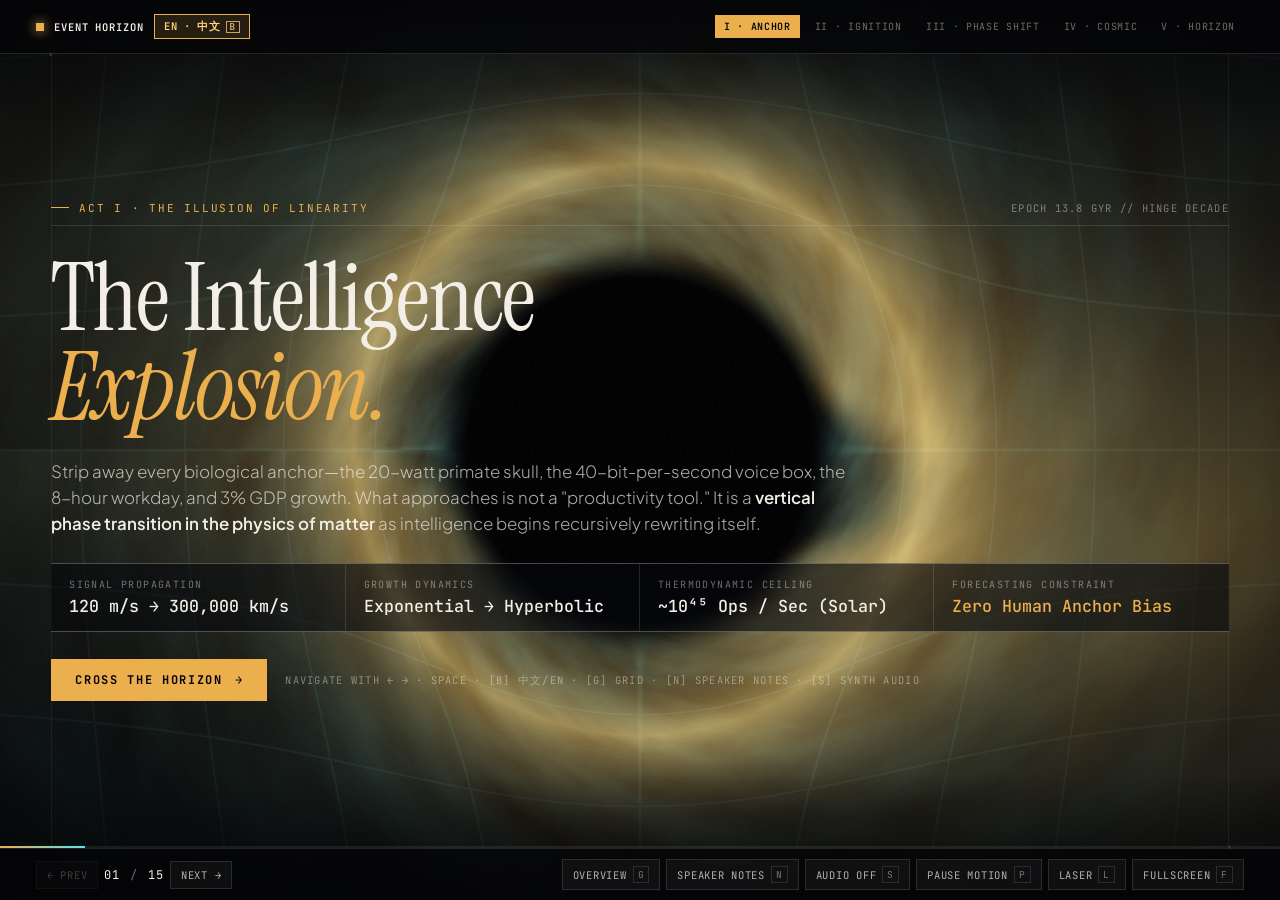
